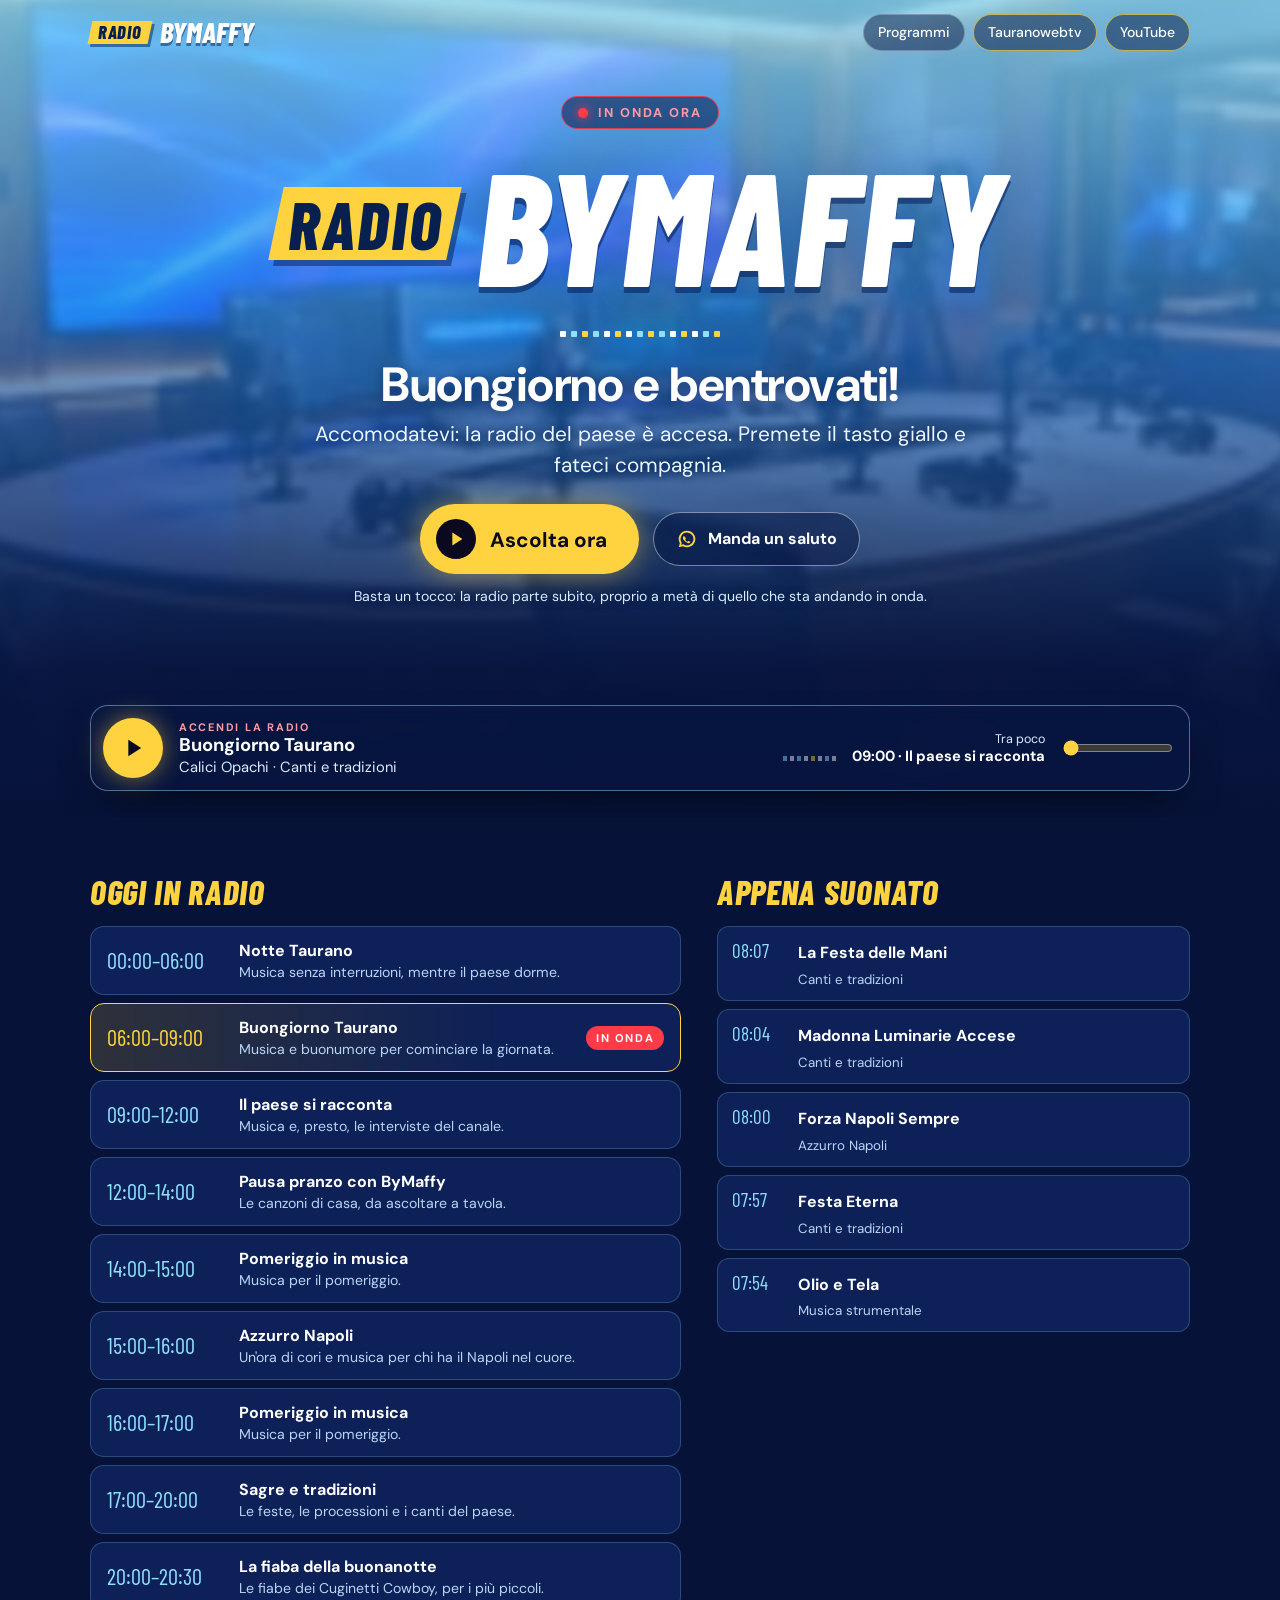
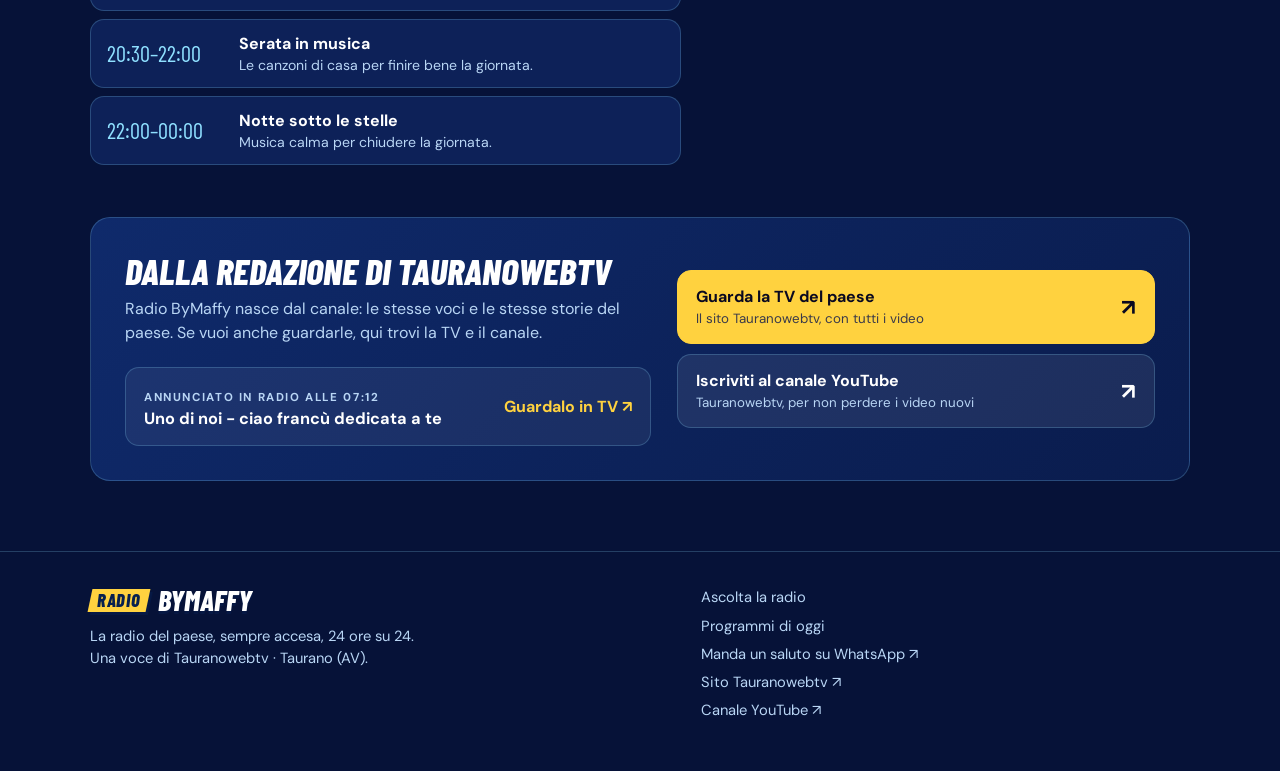
==== index.html @ 797ba521 "Sito di Radio ByMaffy" ====
<!doctype html>
<html lang="it">
<head>
  <meta charset="utf-8">
  <meta name="viewport" content="width=device-width, initial-scale=1">
  <title>Radio ByMaffy — la radio del paese, sempre accesa</title>
  <meta name="description" content="Radio ByMaffy: la radio del paese, accesa 24 ore su 24. Musica, tradizioni, fiabe della buonanotte e le novità di Tauranowebtv. Premi il tasto giallo e ascolta.">
  <meta name="theme-color" content="#061238">
  <link rel="canonical" href="https://radiobymaffy.github.io/">
  <meta property="og:type" content="website">
  <meta property="og:locale" content="it_IT">
  <meta property="og:site_name" content="Radio ByMaffy">
  <meta property="og:title" content="Radio ByMaffy — la radio del paese, sempre accesa">
  <meta property="og:description" content="Accomodatevi: la radio del paese è accesa. Premete il tasto giallo e fateci compagnia.">
  <meta property="og:url" content="https://radiobymaffy.github.io/">
  <meta property="og:image" content="https://radiobymaffy.github.io/img/anteprima-radio.jpg">
  <meta property="og:image:width" content="1200">
  <meta property="og:image:height" content="630">
  <meta property="og:image:alt" content="Radio ByMaffy, la radio del paese">
  <meta name="twitter:card" content="summary_large_image">
  <link rel="icon" href="favicon.svg" type="image/svg+xml">
  <link rel="apple-touch-icon" href="img/icona-180.png">
  <link rel="preconnect" href="https://fonts.googleapis.com">
  <link rel="preconnect" href="https://fonts.gstatic.com" crossorigin>
  <link href="https://fonts.googleapis.com/css2?family=Barlow+Condensed:ital,wght@0,600;0,700;1,800&family=DM+Sans:wght@400;500;700&display=swap" rel="stylesheet">
  <link rel="stylesheet" href="css/radio.css">
  <link rel="stylesheet" href="css/sito.css">
</head>
<body>

<header class="rtop">
  <div class="wrap">
    <a class="mini" href="#radio" aria-label="Radio ByMaffy, torna in alto"><span class="t"><span>RADIO</span></span><b>BYMAFFY</b></a>
    <nav aria-label="Collegamenti">
      <a href="#oggi">Programmi</a>
      <a class="ext" href="https://tauranowebtv.netlify.app/" target="_blank" rel="noopener">Tauranowebtv</a>
      <a class="ext" href="https://www.youtube.com/@tauranowebtv2459" target="_blank" rel="noopener">YouTube</a>
    </nav>
  </div>
</header>

<main>
  <section class="rd" id="radio" aria-labelledby="h-radio">
    <div class="rd__hero" id="rdHero">
      <div class="rd__bg" aria-hidden="true"></div>
      <div class="wrap rd__in">
        <span class="rd__pill"><i></i> In onda ora</span>
        <h1 class="rd__logo" id="h-radio" aria-label="Radio ByMaffy">
          <span class="rd__tag" aria-hidden="true"><span>RADIO</span></span>
          <span class="rd__name" aria-hidden="true">BYMAFFY</span>
        </h1>
        <div class="rd__eq" aria-hidden="true"><i></i><i></i><i></i><i></i><i></i><i></i><i></i><i></i><i></i><i></i><i></i><i></i><i></i><i></i><i></i></div>

        <div class="hi">
          <p class="hi__t" id="rdHi">Bentrovati!</p>
          <p class="hi__p">Accomodatevi: la radio del paese è accesa. Premete il tasto giallo e fateci compagnia.</p>
          <div class="hi__btns">
            <button class="cta" id="rdCta" type="button" aria-pressed="false">
              <svg class="ico-play" viewBox="0 0 24 24" aria-hidden="true"><path d="M8 5v14l11-7z"/></svg>
              <svg class="ico-pause" viewBox="0 0 24 24" aria-hidden="true"><path d="M7 5h4v14H7V5Zm6 0h4v14h-4V5Z"/></svg>
              <span id="rdCtaTxt">Ascolta ora</span>
            </button>
            <a class="ghost" href="https://wa.me/393928471125?text=Ciao%20Radio%20ByMaffy!%20Un%20saluto%20per%20...%20da%20..." target="_blank" rel="noopener">
              <svg viewBox="0 0 24 24" aria-hidden="true"><path d="M12 3a9 9 0 0 0-7.8 13.5L3 21l4.6-1.2A9 9 0 1 0 12 3Zm0 2a7 7 0 1 1-3.6 13l-.3-.2-2.5.6.7-2.4-.2-.3A7 7 0 0 1 12 5Zm-3 3.6c-.2 0-.5.1-.7.4-.3.4-.8 1-.8 1.9 0 1 .8 2.3 1.9 3.4 1.2 1.2 2.6 2 3.8 2.3.9.2 1.7-.2 2.1-.7.3-.4.3-.8.2-1l-1.7-.8c-.2-.1-.5 0-.7.2l-.5.6c-1-.4-2-1.2-2.5-2.2l.5-.6c.2-.2.2-.5.1-.7l-.8-1.6c-.1-.2-.3-.3-.5-.3H9Z"/></svg>
              Manda un saluto
            </a>
          </div>
          <p class="hi__sub" id="rdSub">Basta un tocco: la radio parte subito, proprio a metà di quello che sta andando in onda.</p>
        </div>
      </div>

      <div class="rd__player" id="rdPlayer">
        <button class="rd__play" id="rdPlay" type="button" aria-pressed="false" aria-label="Accendi la radio">
          <svg class="ico-play" viewBox="0 0 24 24" aria-hidden="true"><path d="M8 5v14l11-7z"/></svg>
          <svg class="ico-pause" viewBox="0 0 24 24" aria-hidden="true"><path d="M7 5h4v14H7V5Zm6 0h4v14h-4V5Z"/></svg>
        </button>
        <div class="rd__now">
          <span class="rd__on"><span id="rdPlayTxt">Accendi la radio</span></span>
          <strong id="rdProg">Radio ByMaffy</strong>
          <span class="rd__tit" id="rdTitle">Tocca il tasto per ascoltare</span>
        </div>
        <div class="rd__bars" aria-hidden="true"><i></i><i></i><i></i><i></i><i></i><i></i><i></i><i></i></div>
        <div class="rd__next"><span>Tra poco</span><b id="rdNext">—</b></div>
        <label class="rd__vol"><span class="sr">Volume della radio</span><input type="range" id="rdVol" min="0" max="1" step="0.05" value="0.8"></label>
      </div>
    </div>

    <div class="wrap" id="oggi">
      <p class="rd__note" id="rdNote" hidden>La radio sta per accendersi: stiamo preparando i brani. Torna a trovarci tra poco.</p>
      <div class="rd__cols">
        <div class="rd__col">
          <h2>Oggi in radio</h2>
          <ol class="rd__list" id="rdList"></ol>
        </div>
        <div class="rd__col">
          <h2>Appena suonato</h2>
          <ul class="rd__recent" id="rdRecent"></ul>
        </div>
      </div>
    </div>
  </section>

  <section class="red" id="redazione" aria-labelledby="h-red">
    <div class="wrap">
      <div class="red__box">
        <div>
          <h2 id="h-red">Dalla redazione di Tauranowebtv</h2>
          <p>Radio ByMaffy nasce dal canale: le stesse voci e le stesse storie del paese. Se vuoi anche guardarle, qui trovi la TV e il canale.</p>
          <div id="rdNews"></div>
        </div>
        <div class="red__btns">
          <a class="btn y" href="https://tauranowebtv.netlify.app/" target="_blank" rel="noopener"><div>Guarda la TV del paese<small>Il sito Tauranowebtv, con tutti i video</small></div><span class="ar">↗</span></a>
          <a class="btn" href="https://www.youtube.com/@tauranowebtv2459?sub_confirmation=1" target="_blank" rel="noopener"><div>Iscriviti al canale YouTube<small>Tauranowebtv, per non perdere i video nuovi</small></div><span class="ar">↗</span></a>
        </div>
      </div>
    </div>
  </section>
</main>

<footer>
  <div class="wrap">
    <div>
      <a class="mini" href="#radio" aria-label="Radio ByMaffy, torna in alto"><span class="t"><span>RADIO</span></span><b>BYMAFFY</b></a>
      <p>La radio del paese, sempre accesa, 24 ore su 24.<br>Una voce di Tauranowebtv · Taurano (AV).</p>
    </div>
    <nav aria-label="Collegamenti in fondo">
      <a href="#radio">Ascolta la radio</a>
      <a href="#oggi">Programmi di oggi</a>
      <a href="https://wa.me/393928471125?text=Ciao%20Radio%20ByMaffy!%20Un%20saluto%20per%20...%20da%20..." target="_blank" rel="noopener">Manda un saluto su WhatsApp ↗</a>
      <a href="https://tauranowebtv.netlify.app/" target="_blank" rel="noopener">Sito Tauranowebtv ↗</a>
      <a href="https://www.youtube.com/@tauranowebtv2459" target="_blank" rel="noopener">Canale YouTube ↗</a>
    </nav>
  </div>
</footer>

<noscript><p class="noscript">Per ascoltare la radio serve JavaScript. Intanto puoi guardare i video su <a href="https://www.youtube.com/@tauranowebtv2459">YouTube</a>.</p></noscript>

<script src="data/radio.js"></script>
<script src="data/radio-voci.js"></script>
<script src="js/radio-core.js"></script>
<script src="js/radio.js"></script>
</body>
</html>
---- css/radio.css ----
/* RADIO BYMAFFY — la pagina della radio.
   Look scelto dall'utente: studio da radiovisione, sfondo sfumato dall'azzurro chiaro al blu notte,
   marchio con etichetta gialla "RADIO" + BYMAFFY enorme in corsivo. */

.rd { scroll-margin-top: 0; background: var(--bg); }
.rd[hidden] { display: none; }

/* ---------- La grande testata con lo studio ---------- */
.rd__hero { position: relative; isolation: isolate; overflow: hidden; min-height: clamp(540px, 82vh, 720px); display: flex; flex-direction: column; justify-content: center; text-align: center; color: #fff; background: #07163f; }
.rd__bg { position: absolute; inset: -30px; z-index: -2; background: url(../img/studio-radio.jpg) center / cover no-repeat; filter: saturate(1.15) blur(2px); }
.rd__hero::after { content: ""; position: absolute; inset: 0; z-index: -1; background: linear-gradient(180deg, rgba(135, 220, 255, .82) 0%, rgba(40, 130, 230, .64) 42%, rgba(7, 22, 66, .95) 82%, rgba(10, 9, 32, 1) 100%); }
.rd__in { padding: 60px 0 190px; }

.rd__pill { display: inline-flex; align-items: center; gap: 10px; padding: 6px 16px; border-radius: 999px; border: 1px solid rgba(255, 59, 71, .85); background: rgba(7, 22, 66, .55); color: #ff9aa1; font-weight: 700; font-size: .8rem; letter-spacing: .16em; text-transform: uppercase; }
.rd__pill i { width: 10px; height: 10px; border-radius: 50%; background: #ff3b47; box-shadow: 0 0 12px #ff3b47; animation: rd-pulse 1.4s ease-in-out infinite; }

.rd__logo { margin: 22px 0 6px; display: flex; align-items: center; justify-content: center; gap: clamp(10px, 2vw, 22px); flex-wrap: wrap; line-height: 1; }
.rd__tag { display: inline-block; background: var(--yellow); color: #07204f; padding: .05em .5em; transform: skewX(-12deg); box-shadow: 6px 6px 0 rgba(6, 30, 80, .5); }
.rd__tag span { display: block; transform: skewX(12deg); font: italic 800 clamp(2.2rem, 6.4vw, 4.2rem) / 1.05 'Barlow Condensed', Impact, 'Arial Narrow', sans-serif; letter-spacing: .04em; }
.rd__name { font: italic 800 clamp(5rem, 15vw, 10rem) / .9 'Barlow Condensed', Impact, 'Arial Narrow', sans-serif; letter-spacing: .01em; color: #fff; text-shadow: 0 6px 0 rgba(6, 30, 80, .55), 0 0 40px rgba(15, 70, 160, .4); }

.rd__eq { display: flex; gap: 5px; align-items: flex-end; justify-content: center; height: 28px; margin: 14px 0 0; }
.rd__eq i { display: block; width: 6px; height: 6px; border-radius: 1px; background: #fff; animation: rd-eq .9s ease-in-out infinite alternate; }
.rd__eq i:nth-child(2n) { background: #8fe0ff; animation-duration: 1.1s; animation-delay: -.3s; }
.rd__eq i:nth-child(3n) { background: var(--yellow); animation-duration: .7s; }
.rd__eq i:nth-child(5n) { animation-duration: 1.35s; animation-delay: -.6s; }
.rd__eq i:nth-child(7n) { animation-duration: .8s; animation-delay: -.2s; }

.rd__lead { margin: 18px 0 0; font-size: clamp(1.05rem, 2.2vw, 1.3rem); }
.rd__lead small { display: block; margin-top: 8px; color: #d6efff; letter-spacing: .3em; text-transform: uppercase; font-size: .72rem; }

/* ---------- Il lettore sulla foto ---------- */
.rd__player { position: absolute; left: 50%; bottom: 26px; transform: translateX(-50%); width: min(100% - 32px, 1100px); display: flex; align-items: center; gap: 16px; padding: 12px 18px 12px 12px; border-radius: 18px; background: rgba(7, 22, 66, .74); border: 1px solid rgba(160, 220, 255, .45); -webkit-backdrop-filter: blur(10px); backdrop-filter: blur(10px); text-align: left; box-shadow: 0 18px 40px -16px rgba(0, 0, 0, .7); }
.rd__play { flex: none; width: 60px; height: 60px; border-radius: 50%; border: 0; background: var(--yellow); color: #0a0920; display: grid; place-items: center; cursor: pointer; box-shadow: 0 0 24px rgba(255, 210, 63, .5); transition: transform .15s, background .15s; }
.rd__play:hover { background: #ffdd66; transform: scale(1.05); }
.rd__play:active { transform: scale(.97); }
.rd__play:disabled { opacity: .5; cursor: default; transform: none; animation: none; }
.rd__play svg { width: 28px; height: 28px; fill: currentColor; }
.rd__play .ico-pause { display: none; }
.rd.is-playing .rd__play .ico-pause { display: block; }
.rd.is-playing .rd__play .ico-play { display: none; }
.rd:not(.is-playing):not(.is-off) .rd__play { animation: rd-nudge 2.2s ease-in-out infinite; }

.rd__now { flex: 1; min-width: 0; display: grid; line-height: 1.3; }
.rd__on { font-size: .68rem; font-weight: 700; letter-spacing: .16em; text-transform: uppercase; color: #ff9aa1; }
.rd__now strong { font-size: 1.15rem; white-space: nowrap; overflow: hidden; text-overflow: ellipsis; }
.rd__tit { color: #d6efff; font-size: .92rem; white-space: nowrap; overflow: hidden; text-overflow: ellipsis; }

.rd__bars { flex: none; display: flex; gap: 3px; align-items: flex-end; height: 26px; opacity: .45; }
.rd__bars i { display: block; width: 4px; height: 5px; background: #8fe0ff; }
.rd__bars i:nth-child(2n) { background: #fff; }
.rd__bars i:nth-child(5n) { background: var(--yellow); }
.rd.is-playing .rd__bars { opacity: 1; }
.rd.is-playing .rd__bars i { animation: rd-bar .9s ease-in-out infinite alternate; }
.rd.is-playing .rd__bars i:nth-child(2n) { animation-duration: .6s; }
.rd.is-playing .rd__bars i:nth-child(3n) { animation-duration: 1.15s; }
.rd.is-playing .rd__bars i:nth-child(5n) { animation-duration: .75s; }

.rd__next { flex: none; text-align: right; font-size: .78rem; color: #d6efff; line-height: 1.3; }
.rd__next b { display: block; color: #fff; font-size: .92rem; }
.rd__vol { flex: none; width: 110px; display: grid; }
.rd__vol input { width: 100%; accent-color: var(--yellow); }

/* ---------- Sotto la testata ---------- */
.rd__note { margin: 28px 0 0; padding: 14px 18px; border-radius: 14px; background: var(--surface); border: 1px dashed var(--line); color: var(--muted); }
.rd__cols { display: grid; grid-template-columns: 1.25fr 1fr; gap: 36px; padding: 46px 0 76px; }
.rd__col h2 { font-family: var(--f-display); font-size: 1.9rem; font-weight: 400; letter-spacing: .05em; text-transform: uppercase; color: var(--yellow); margin: 0 0 14px; }

.rd__list { list-style: none; margin: 0; padding: 0; display: grid; gap: 8px; }
.rd__list li { display: grid; grid-template-columns: 118px 1fr auto; align-items: center; gap: 14px; padding: 12px 16px; border-radius: 14px; background: var(--surface); border: 1px solid var(--line); transition: border-color .2s, background .2s; }
.rd__list time { font-family: var(--f-osd); font-size: 1.4rem; color: var(--blue); white-space: nowrap; }
.rd__list b { display: block; }
.rd__list span { display: block; color: var(--muted); font-size: .88rem; line-height: 1.35; }
.rd__list em { display: none; font-style: normal; font-weight: 700; font-size: .7rem; letter-spacing: .14em; color: #fff; background: #ff3b47; padding: 4px 10px; border-radius: 999px; }
.rd__list li.is-now { border-color: var(--yellow); background: linear-gradient(90deg, rgba(255, 210, 63, .15), var(--surface) 70%); }
.rd__list li.is-now em { display: inline-block; animation: rd-pulse 1.8s ease-in-out infinite; }
.rd__list li.is-now time { color: var(--yellow); }

.rd__recent { list-style: none; margin: 0; padding: 0; display: grid; gap: 8px; }
.rd__recent li { display: grid; grid-template-columns: 54px 1fr; gap: 4px 12px; align-items: baseline; padding: 10px 14px; border-radius: 12px; background: var(--surface); border: 1px solid var(--line); }
.rd__recent span { font-family: var(--f-osd); font-size: 1.2rem; color: var(--blue); }
.rd__recent small { grid-column: 2; color: var(--muted); }
.rd__recent .rd__empty { display: block; color: var(--muted); }

.rd__tv { margin-top: 22px; padding: 18px; border-radius: 16px; background: var(--surface2); border: 1px solid var(--line); display: grid; gap: 8px; justify-items: start; }
.rd__tv span { font-size: .72rem; font-weight: 700; letter-spacing: .14em; text-transform: uppercase; color: var(--muted); }
.rd__tv b { font-size: 1.05rem; line-height: 1.3; }

/* ---------- Barra fissa: compare quando la radio suona e la testata non si vede ---------- */
.rdbar { position: fixed; left: 12px; right: 12px; bottom: 12px; z-index: 46; max-width: 760px; margin-inline: auto; display: flex; align-items: center; gap: 12px; padding: 8px 18px 8px 8px; border-radius: 999px; background: rgba(7, 22, 66, .94); border: 1px solid rgba(160, 220, 255, .4); -webkit-backdrop-filter: blur(10px); backdrop-filter: blur(10px); color: #fff; box-shadow: 0 14px 34px -10px rgba(0, 0, 0, .75); }
.rdbar[hidden] { display: none; }
.rdbar__btn { flex: none; width: 44px; height: 44px; border-radius: 50%; border: 0; background: var(--yellow); color: #0a0920; display: grid; place-items: center; cursor: pointer; }
.rdbar__btn svg { width: 22px; height: 22px; fill: currentColor; }
.rdbar__txt { flex: 1; min-width: 0; display: grid; line-height: 1.25; }
.rdbar__txt b { font-size: .85rem; letter-spacing: .02em; }
.rdbar__txt span { font-size: .82rem; color: #d6efff; white-space: nowrap; overflow: hidden; text-overflow: ellipsis; }
.rdbar__go { flex: none; color: var(--yellow); font-weight: 700; font-size: .85rem; text-decoration: none; }



@keyframes rd-pulse { 50% { opacity: .35; } }
@keyframes rd-eq { from { height: 4px; } to { height: 28px; } }
@keyframes rd-bar { from { height: 4px; } to { height: 26px; } }
@keyframes rd-nudge { 0%, 100% { box-shadow: 0 0 24px rgba(255, 210, 63, .5); } 50% { box-shadow: 0 0 0 10px rgba(255, 210, 63, .18), 0 0 34px rgba(255, 210, 63, .7); } }

@media (max-width: 900px) {
  .rd__cols { grid-template-columns: 1fr; gap: 30px; padding: 36px 0 60px; }
  .rd__vol { display: none; }
}
@media (max-width: 640px) {
  .rd__hero { min-height: 560px; }
  .rd__in { padding: 44px 0 170px; }
  .rd__logo { flex-direction: column; gap: 12px; }
  .rd__name { font-size: clamp(5.4rem, 27vw, 8rem); }
  .rd__bars, .rd__next { display: none; }
  .rd__player { bottom: 14px; gap: 12px; padding: 10px 14px 10px 10px; }
  .rd__play { width: 54px; height: 54px; }
  .rd__list li { grid-template-columns: 1fr auto; row-gap: 2px; }
  .rd__list time { grid-column: 1 / -1; font-size: 1.2rem; }
  .rdbar__go { display: none; }
}
@media (prefers-reduced-motion: reduce) {
  .rd *, .rdbar * { animation: none !important; }
  .rd__eq i { height: 14px; }
}
---- css/sito.css ----
/* RADIO BYMAFFY — l'identità del sito: colori, barra in alto, saluto, "Dalla redazione", piè di pagina.
   Si carica DOPO radio.css (testata, lettore, scaletta) e ne ritocca alcune parti. */

:root {
  --bg: #061238; --yellow: #ffd23f; --surface: #0d2158; --surface2: #12306f;
  --line: rgba(143, 224, 255, .22); --muted: #b9d6f5; --blue: #8fe0ff;
  --f-display: 'Barlow Condensed', Impact, 'Arial Narrow', sans-serif; --f-osd: 'Barlow Condensed', 'Arial Narrow', sans-serif;
}
* { box-sizing: border-box; }
html { scroll-behavior: smooth; }
body { margin: 0; background: var(--bg); color: #fff; font-family: 'DM Sans', system-ui, -apple-system, 'Segoe UI', sans-serif; line-height: 1.5; }
a { color: inherit; }
.wrap { width: min(100% - 32px, 1100px); margin-inline: auto; }
.sr { position: absolute; width: 1px; height: 1px; overflow: hidden; clip: rect(0 0 0 0); white-space: nowrap; }
:focus-visible { outline: 3px solid var(--yellow); outline-offset: 3px; }

/* ---------- La testata: foto dello studio e sfumato dall'azzurro al blu notte ---------- */
.rd__hero { min-height: clamp(620px, 92vh, 800px); }
.rd__hero::after { background: linear-gradient(180deg, rgba(135, 220, 255, .82) 0%, rgba(40, 130, 230, .64) 42%, rgba(7, 22, 66, .95) 82%, #061238 100%); }
.rd__in { padding: 96px 0 210px; }

/* ---------- Barra in alto: il marchio piccolo e i collegamenti a Tauranowebtv ---------- */
.rtop { position: absolute; top: 0; left: 0; right: 0; z-index: 5; padding: 14px 0; }
.rtop .wrap { display: flex; align-items: center; gap: 14px; }
.mini { display: inline-flex; align-items: center; gap: 10px; text-decoration: none; color: #fff; }
.mini .t { background: var(--yellow); color: #07204f; padding: 0 .5em; transform: skewX(-12deg); box-shadow: 3px 3px 0 rgba(6, 30, 80, .5); }
.mini .t span { display: block; transform: skewX(12deg); font: italic 800 1.15rem / 1.25 'Barlow Condensed', sans-serif; letter-spacing: .04em; }
.mini b { font: italic 800 1.8rem / 1 'Barlow Condensed', sans-serif; text-shadow: 0 3px 0 rgba(6, 30, 80, .5); }
.rtop nav { margin-left: auto; display: flex; gap: 8px; flex-wrap: wrap; justify-content: flex-end; }
.rtop nav a { text-decoration: none; font-size: .88rem; font-weight: 500; padding: 7px 14px; border-radius: 999px; background: rgba(7, 22, 66, .5); border: 1px solid rgba(255, 255, 255, .28); -webkit-backdrop-filter: blur(6px); backdrop-filter: blur(6px); transition: background .15s; }
.rtop nav a:hover { background: rgba(7, 22, 66, .8); }
.rtop nav a.ext { border-color: rgba(255, 210, 63, .7); }
.rtop nav a.ext::after, footer nav a[target]::after { content: ""; }

/* ---------- Il saluto e l'invito ad ascoltare ---------- */
.hi { margin: 22px auto 0; max-width: 660px; }
.hi__t { margin: 0 0 6px; font: 700 clamp(1.9rem, 4.6vw, 3rem) / 1.1 'DM Sans', sans-serif; letter-spacing: -.01em; text-shadow: 0 2px 14px rgba(6, 30, 80, .55); }
.hi__p { margin: 0; font-size: clamp(1.05rem, 2.2vw, 1.3rem); color: #eaf6ff; text-shadow: 0 1px 10px rgba(6, 30, 80, .6); }
.hi__btns { margin-top: 24px; display: flex; gap: 14px; justify-content: center; align-items: center; flex-wrap: wrap; }
.cta { display: inline-flex; align-items: center; gap: 14px; padding: 15px 32px 15px 16px; border: 0; border-radius: 999px; background: var(--yellow); color: #0a0920; font: 700 1.3rem 'DM Sans', sans-serif; cursor: pointer; box-shadow: 0 0 30px rgba(255, 210, 63, .5); transition: transform .15s, background .15s; }
.cta:hover { background: #ffdd66; transform: scale(1.03); }
.cta:active { transform: scale(.98); }
.cta:disabled { opacity: .55; cursor: default; transform: none; animation: none; }
.cta svg { width: 40px; height: 40px; padding: 9px; border-radius: 50%; background: #0a0920; fill: var(--yellow); }
.cta .ico-pause { display: none; }
.rd.is-playing .cta .ico-pause { display: block; }
.rd.is-playing .cta .ico-play { display: none; }
.rd:not(.is-playing):not(.is-off) .cta { animation: rd-nudge 2.2s ease-in-out infinite; }
.ghost { display: inline-flex; align-items: center; gap: 10px; padding: 14px 22px; border-radius: 999px; text-decoration: none; font-weight: 700; background: rgba(7, 22, 66, .55); border: 1px solid rgba(255, 255, 255, .45); -webkit-backdrop-filter: blur(6px); backdrop-filter: blur(6px); transition: background .15s, border-color .15s; }
.ghost:hover { background: rgba(7, 22, 66, .85); border-color: var(--yellow); }
.ghost svg { width: 22px; height: 22px; fill: var(--yellow); }
.hi__sub { margin: 12px 0 0; font-size: .88rem; color: #d6efff; text-shadow: 0 1px 8px rgba(6, 30, 80, .6); }

/* ---------- Scaletta e brani (ritocchi) ---------- */
.rd__cols { padding: 54px 0 40px; }
.rd__col h2 { font: italic 800 2.1rem 'Barlow Condensed', sans-serif; letter-spacing: .02em; text-transform: uppercase; color: var(--yellow); margin: 0 0 14px; }
.rd__list li, .rd__recent li { background: var(--surface); }
.rd__list li.is-now { background: linear-gradient(90deg, rgba(255, 210, 63, .16), var(--surface) 70%); }

/* ---------- Dalla redazione di Tauranowebtv: i soli riferimenti alla TV e al canale ---------- */
.red { padding: 12px 0 70px; }
.red__box { border-radius: 20px; padding: clamp(20px, 4vw, 34px); background: linear-gradient(135deg, #0f2a6b, #0a1c4d); border: 1px solid var(--line); display: grid; grid-template-columns: 1.1fr 1fr; gap: 26px; align-items: center; }
.red__box h2 { margin: 0 0 8px; font: italic 800 2.3rem / 1 'Barlow Condensed', sans-serif; text-transform: uppercase; }
.red__box p { margin: 0; color: var(--muted); }
.red__btns { display: grid; gap: 10px; }
.btn { display: flex; align-items: center; justify-content: space-between; gap: 12px; padding: 14px 18px; border-radius: 14px; text-decoration: none; font-weight: 700; background: rgba(255, 255, 255, .08); border: 1px solid var(--line); transition: transform .15s, background .15s; }
.btn:hover { transform: translateY(-2px); background: rgba(255, 255, 255, .14); }
.btn small { display: block; font-weight: 400; color: var(--muted); }
.btn.y { background: var(--yellow); color: #0a0920; border-color: var(--yellow); }
.btn.y:hover { background: #ffdd66; }
.btn.y small { color: #3a3a4a; }
.btn .ar { font-size: 1.4rem; }
.rd__tv { margin-top: 22px; padding: 16px 18px; border-radius: 14px; background: rgba(255, 255, 255, .06); border: 1px solid var(--line); display: flex; gap: 14px; align-items: center; justify-content: space-between; flex-wrap: wrap; }
.rd__tv span { font-size: .72rem; letter-spacing: .14em; text-transform: uppercase; color: var(--muted); font-weight: 700; }
.rd__tv b { display: block; font-size: 1.02rem; line-height: 1.3; }
.rd__tv a { color: var(--yellow); font-weight: 700; text-decoration: none; white-space: nowrap; }
.rd__tv a:hover { text-decoration: underline; }

/* ---------- Piè di pagina ---------- */
footer { border-top: 1px solid var(--line); padding: 34px 0 50px; color: var(--muted); font-size: .92rem; }
footer .wrap { display: grid; grid-template-columns: 1.2fr 1fr; gap: 24px; }
footer .mini { margin-bottom: 10px; }
footer p { margin: 0; }
footer nav { display: grid; gap: 6px; justify-items: start; }
footer nav a { text-decoration: none; }
footer nav a:hover { color: var(--yellow); }
body.radio-on footer { padding-bottom: 100px; }
.noscript { margin: 0; padding: 14px 18px; background: var(--surface); color: var(--muted); }

@media (max-width: 760px) {
  .red__box, footer .wrap { grid-template-columns: 1fr; }
  .rtop nav a:not(.ext) { display: none; }
  .rtop nav a.ext { padding: 6px 11px; font-size: .8rem; }
  .mini b { font-size: 1.45rem; }
  .mini .t span { font-size: 1rem; }
  .rd__in { padding: 84px 0 180px; }
  .hi__btns { flex-direction: column; gap: 10px; }
  .cta { font-size: 1.2rem; }
}
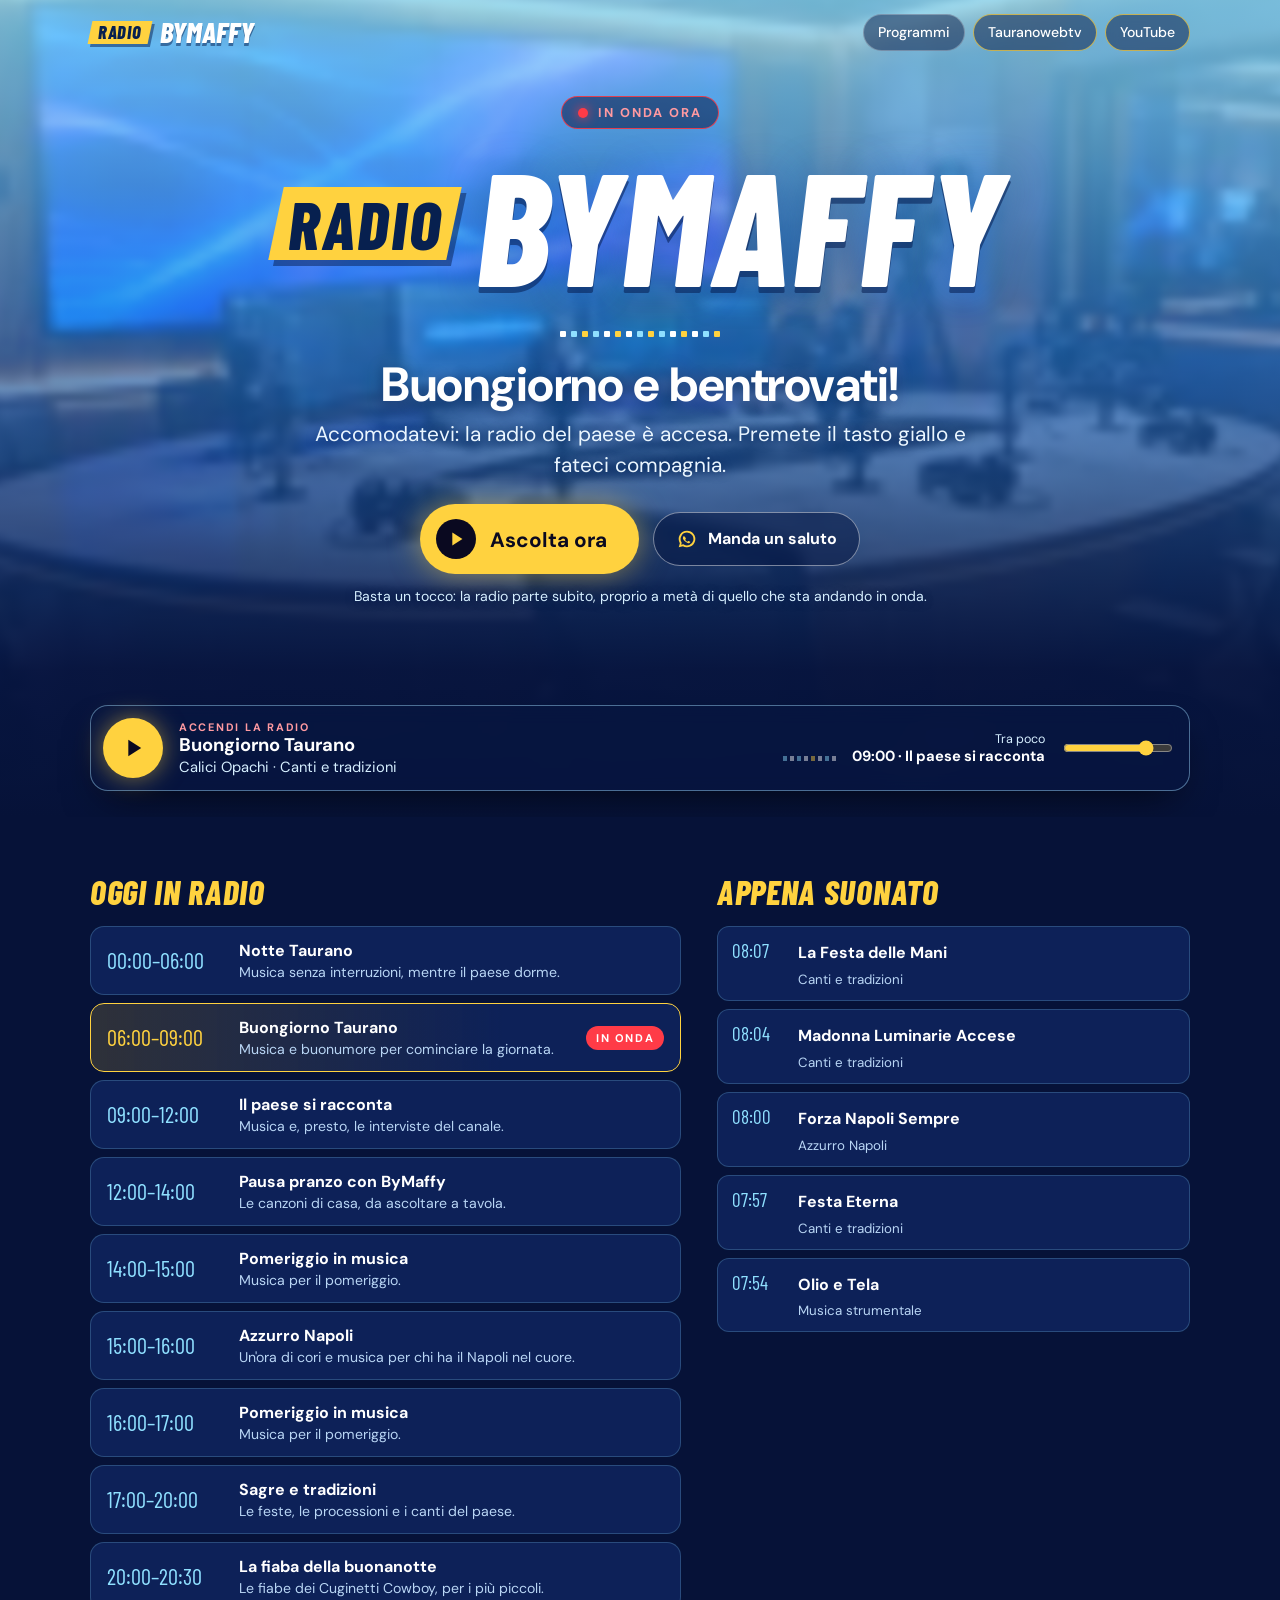
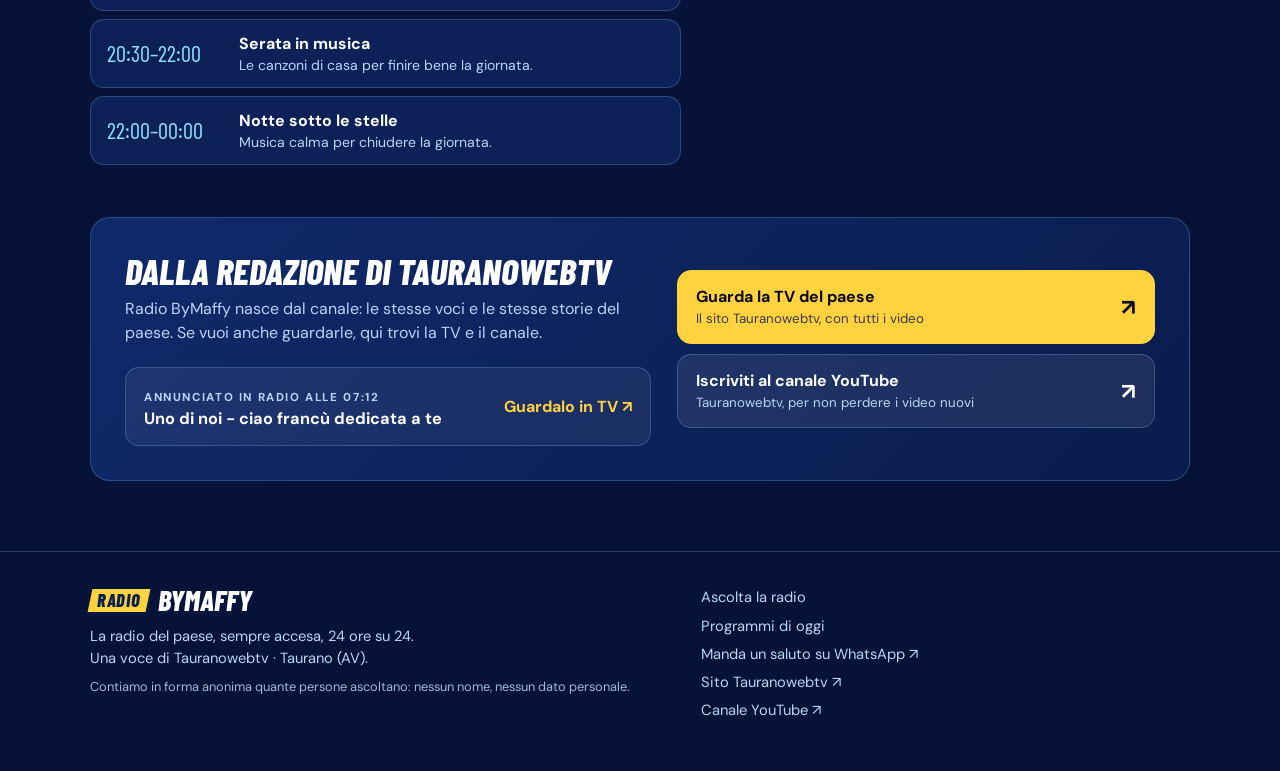
==== commit 810526e2: "Sito di Radio ByMaffy" ====
--- a/index.html
+++ b/index.html
@@ -121,7 +121,7 @@
   <div class="wrap">
     <div>
       <a class="mini" href="#radio" aria-label="Radio ByMaffy, torna in alto"><span class="t"><span>RADIO</span></span><b>BYMAFFY</b></a>
-      <p>La radio del paese, sempre accesa, 24 ore su 24.<br>Una voce di Tauranowebtv · Taurano (AV).</p>
+      <p>La radio del paese, sempre accesa, 24 ore su 24.<br>Una voce di Tauranowebtv · Taurano (AV).<br><small class="priv">Contiamo in forma anonima quante persone ascoltano: nessun nome, nessun dato personale.</small></p>
     </div>
     <nav aria-label="Collegamenti in fondo">
       <a href="#radio">Ascolta la radio</a>
@@ -139,5 +139,7 @@
 <script src="data/radio-voci.js"></script>
 <script src="js/radio-core.js"></script>
 <script src="js/radio.js"></script>
+<script src="js/canale.js"></script>
+<script src="js/presenza.js"></script>
 </body>
 </html>
--- a/css/sito.css
+++ b/css/sito.css
@@ -81,6 +81,7 @@
 footer .wrap { display: grid; grid-template-columns: 1.2fr 1fr; gap: 24px; }
 footer .mini { margin-bottom: 10px; }
 footer p { margin: 0; }
+footer .priv { display: inline-block; margin-top: 8px; font-size: .8rem; opacity: .85; }
 footer nav { display: grid; gap: 6px; justify-items: start; }
 footer nav a { text-decoration: none; }
 footer nav a:hover { color: var(--yellow); }
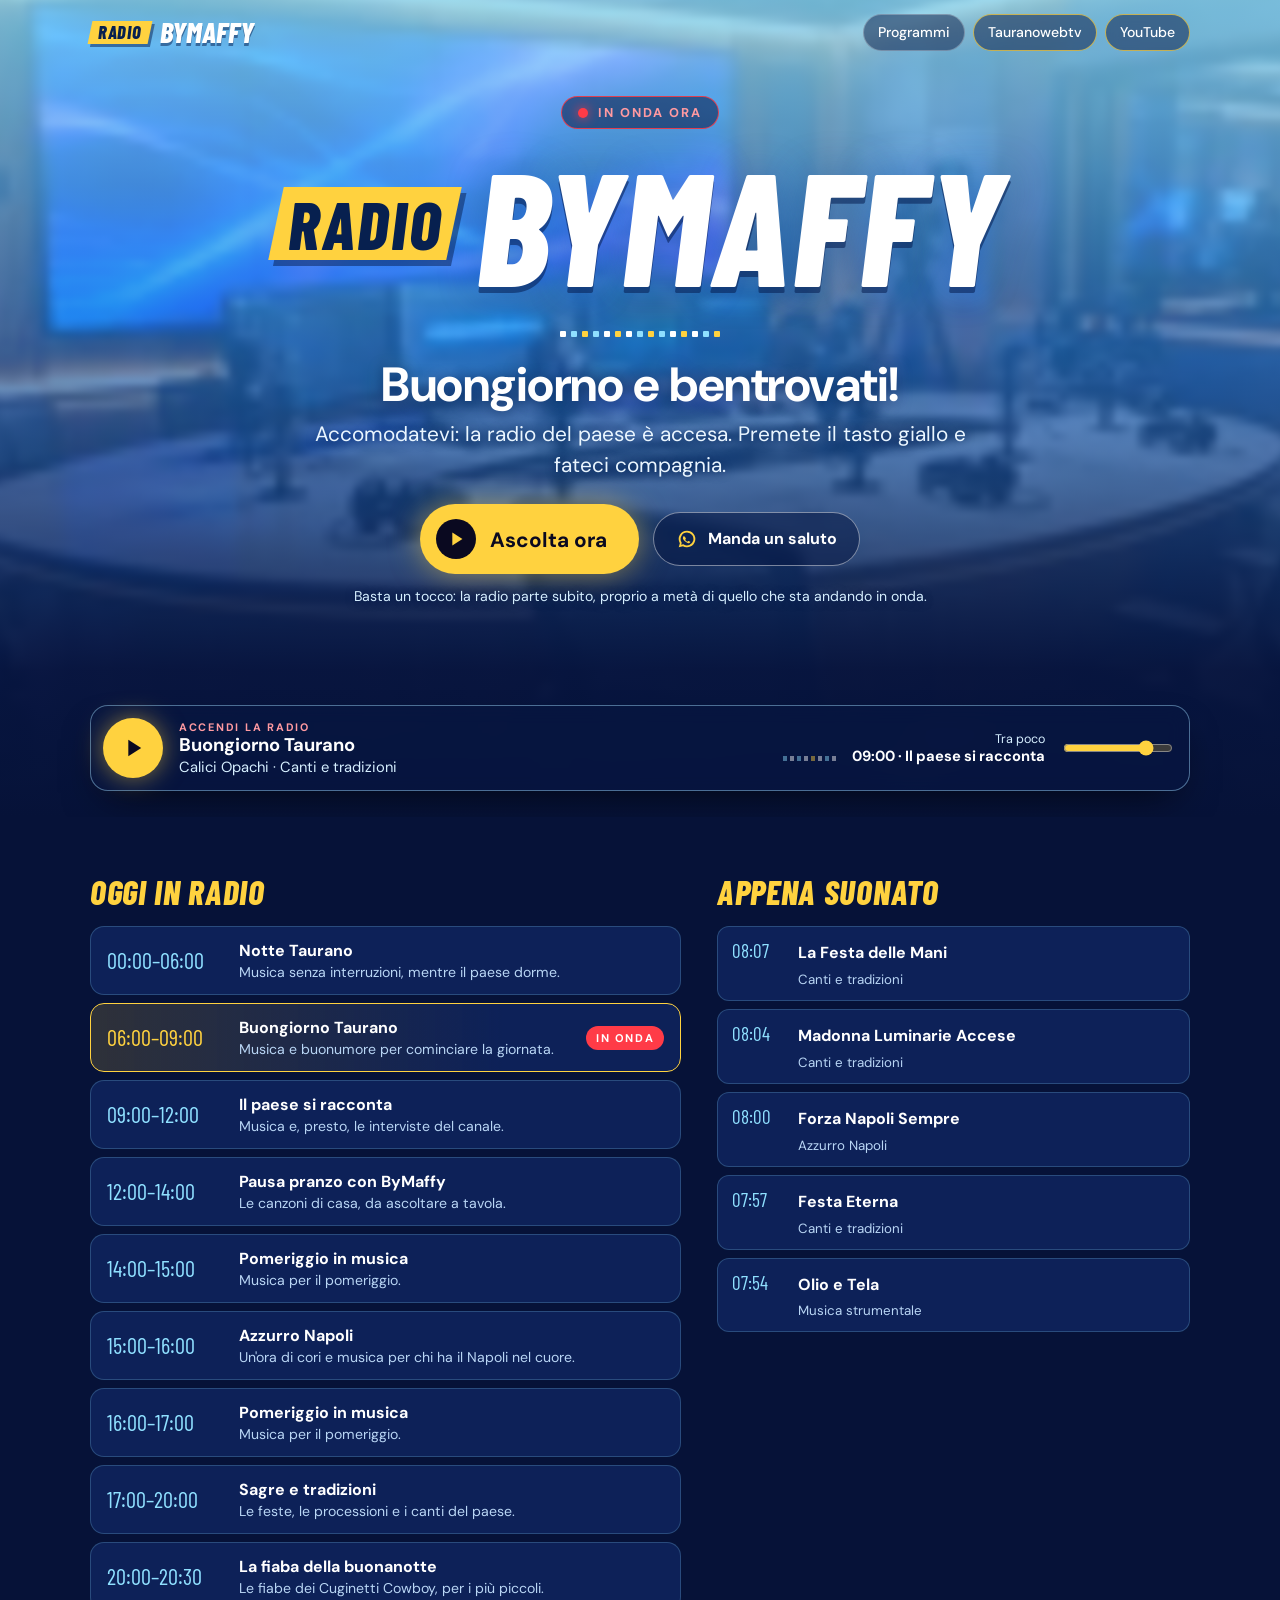
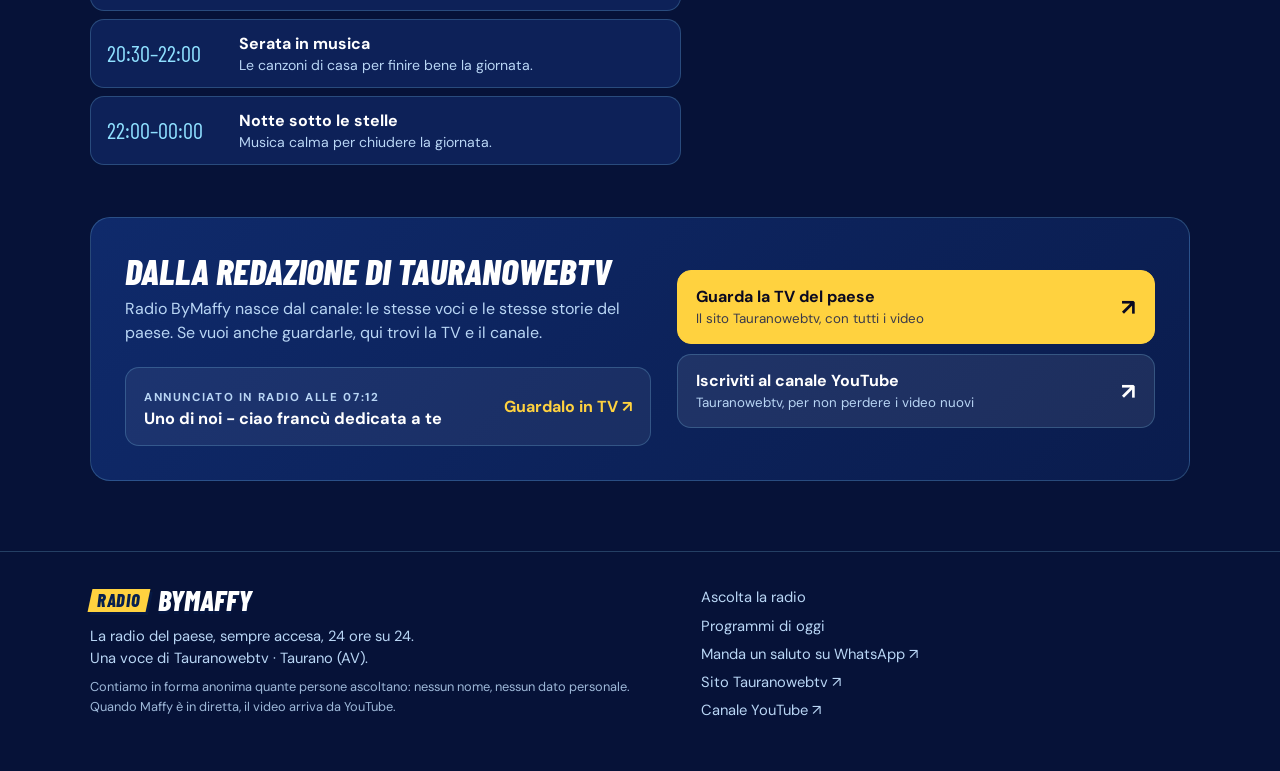
==== commit 3d6c93f5: "Sito di Radio ByMaffy" ====
--- a/index.html
+++ b/index.html
@@ -66,6 +66,12 @@
             </a>
           </div>
           <p class="hi__sub" id="rdSub">Basta un tocco: la radio parte subito, proprio a metà di quello che sta andando in onda.</p>
+          <div class="live" id="rdLive" hidden>
+            <div class="live__top"><span class="live__pill"><i></i>IN DIRETTA</span><b>Maffy è in onda</b></div>
+            <div class="live__video" id="rdLiveVideo"><span class="live__poster">Tocca «Ascolta la diretta» per sentirlo e vederlo.</span></div>
+            <p class="live__nota">Quando la diretta finisce, la radio riparte da sola.</p>
+          </div>
+          <p class="live__fine" id="rdLiveFine" role="status" hidden>La diretta è finita: riprende la radio.</p>
         </div>
       </div>
 
@@ -121,7 +127,7 @@
   <div class="wrap">
     <div>
       <a class="mini" href="#radio" aria-label="Radio ByMaffy, torna in alto"><span class="t"><span>RADIO</span></span><b>BYMAFFY</b></a>
-      <p>La radio del paese, sempre accesa, 24 ore su 24.<br>Una voce di Tauranowebtv · Taurano (AV).<br><small class="priv">Contiamo in forma anonima quante persone ascoltano: nessun nome, nessun dato personale.</small></p>
+      <p>La radio del paese, sempre accesa, 24 ore su 24.<br>Una voce di Tauranowebtv · Taurano (AV).<br><small class="priv">Contiamo in forma anonima quante persone ascoltano: nessun nome, nessun dato personale. Quando Maffy è in diretta, il video arriva da YouTube.</small></p>
     </div>
     <nav aria-label="Collegamenti in fondo">
       <a href="#radio">Ascolta la radio</a>
@@ -141,5 +147,6 @@
 <script src="js/radio.js"></script>
 <script src="js/canale.js"></script>
 <script src="js/presenza.js"></script>
+<script src="js/onda.js"></script>
 </body>
 </html>
--- a/css/sito.css
+++ b/css/sito.css
@@ -51,6 +51,22 @@
 .ghost svg { width: 22px; height: 22px; fill: var(--yellow); }
 .hi__sub { margin: 12px 0 0; font-size: .88rem; color: #d6efff; text-shadow: 0 1px 8px rgba(6, 30, 80, .6); }
 
+/* ---------- La diretta di Maffy: scritta rossa, riquadro del video, messaggio di fine ---------- */
+.live { margin: 20px auto 0; max-width: 560px; }
+.live[hidden], .live__fine[hidden] { display: none; }
+.live__top { display: flex; align-items: center; justify-content: center; gap: 12px; margin-bottom: 12px; font: italic 800 1.7rem / 1 'Barlow Condensed', sans-serif; letter-spacing: .04em; text-transform: uppercase; text-shadow: 0 3px 0 rgba(6, 30, 80, .5); }
+.live__pill { display: inline-flex; align-items: center; gap: 8px; background: #e63946; color: #fff; padding: 5px 14px 5px 11px; border-radius: 999px; font: 700 .85rem 'DM Sans', sans-serif; letter-spacing: .08em; text-shadow: none; box-shadow: 0 0 22px rgba(230, 57, 70, .55); }
+.live__pill i { width: 9px; height: 9px; border-radius: 50%; background: #fff; animation: rd-live 1.4s ease-in-out infinite; }
+@keyframes rd-live { 50% { opacity: .25; } }
+.live__video { position: relative; aspect-ratio: 16 / 9; display: flex; align-items: center; justify-content: center; padding: 16px; text-align: center; overflow: hidden; background: rgba(6, 18, 56, .82); border: 1px solid rgba(255, 255, 255, .38); border-radius: 14px; box-shadow: 0 12px 40px rgba(6, 18, 56, .55); }
+.live__video iframe { position: absolute; inset: 0; width: 100%; height: 100%; border: 0; }
+.live__poster { color: #d6efff; font-size: 1rem; }
+.live__video.con-video .live__poster { display: none; }
+.live__nota { margin: 10px 0 0; font-size: .88rem; color: #d6efff; text-shadow: 0 1px 8px rgba(6, 30, 80, .6); }
+.live__fine { margin: 16px auto 0; max-width: 560px; padding: 10px 16px; border-radius: 12px; background: rgba(7, 22, 66, .6); border: 1px solid rgba(255, 210, 63, .6); font-weight: 500; }
+.rd.is-live .hi__p { display: none; }
+@media (prefers-reduced-motion: reduce) { .live__pill i { animation: none; } }
+
 /* ---------- Scaletta e brani (ritocchi) ---------- */
 .rd__cols { padding: 54px 0 40px; }
 .rd__col h2 { font: italic 800 2.1rem 'Barlow Condensed', sans-serif; letter-spacing: .02em; text-transform: uppercase; color: var(--yellow); margin: 0 0 14px; }
